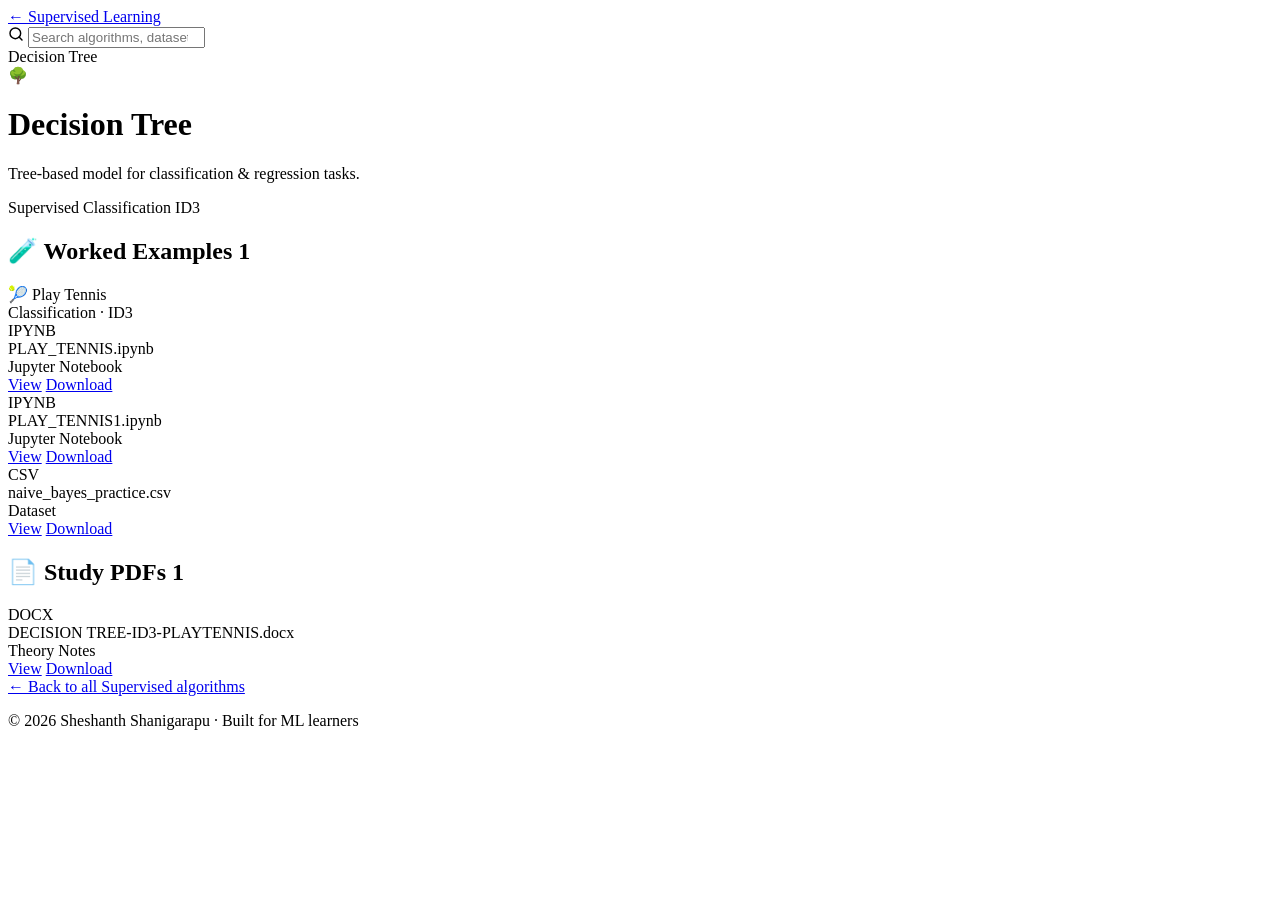
==== decision_tree.html @ b7c75c6a "a" ====
<!DOCTYPE html>
<html lang="en">
<head>
<meta charset="UTF-8" />
<meta name="viewport" content="width=device-width, initial-scale=1.0" />
<title>Decision Tree – Sheshanth Shanigarapu</title>
<link rel="stylesheet" href="styles.css" />
<link href="https://fonts.googleapis.com/css2?family=Inter:wght@400;500;600;700&display=swap" rel="stylesheet" />
</head>
<body>

<nav class="topnav">
  <a href="supervised.html" class="back-link">← Supervised Learning</a>
  <div class="search-wrap">
    <span class="search-icon"><svg width="16" height="16" viewBox="0 0 24 24" fill="none" stroke="currentColor" stroke-width="2.2" stroke-linecap="round" stroke-linejoin="round"><circle cx="11" cy="11" r="8"/><line x1="21" y1="21" x2="16.65" y2="16.65"/></svg></span>
    <input type="search" class="search-input" placeholder="Search algorithms, datasets, notebooks…" autocomplete="off" />
    <div class="search-results"></div>
  </div>
  <span class="nav-title">Decision Tree</span>
</nav>

<header class="algo-hero">
  <div class="algo-hero-icon">🌳</div>
  <h1>Decision Tree</h1>
  <p>Tree-based model for classification &amp; regression tasks.</p>
  <div class="algo-hero-tags">
    <span class="tag-pill">Supervised</span>
    <span class="tag-pill">Classification</span>
    <span class="tag-pill">ID3</span>
  </div>
</header>

<main class="container algo-container">

  <section class="algo-section">
    <h2 class="algo-section-title">
      <span class="algo-section-icon">🧪</span> Worked Examples
      <span class="subsection-count">1</span>
    </h2>

    <div class="example">
      <div class="example-header">
        <div class="example-header-left">
          <span class="example-icon">🎾</span>
          <span class="example-name">Play Tennis</span>
        </div>
        <span class="example-badge">Classification · ID3</span>
      </div>
      <div class="file-list">
        <div class="file-row">
          <div class="file-info"><span class="file-badge badge-ipynb">IPYNB</span>
            <div><div class="file-name">PLAY_TENNIS.ipynb</div><div class="file-desc">Jupyter Notebook</div></div>
          </div>
          <div class="file-actions">
            <a href="https://github.com/shanigarapusheshanth2007-wq/sheshanth/blob/main/PLAY_TENNIS/PLAY_TENNIS.ipynb" class="act act-view" target="_blank" rel="noopener">View</a>
            <a href="https://github.com/shanigarapusheshanth2007-wq/sheshanth/raw/main/PLAY_TENNIS/PLAY_TENNIS.ipynb" class="act act-download" target="_blank" rel="noopener">Download</a>
          </div>
        </div>
        <div class="file-row">
          <div class="file-info"><span class="file-badge badge-ipynb">IPYNB</span>
            <div><div class="file-name">PLAY_TENNIS1.ipynb</div><div class="file-desc">Jupyter Notebook</div></div>
          </div>
          <div class="file-actions">
            <a href="https://github.com/shanigarapusheshanth2007-wq/sheshanth/blob/main/PLAY_TENNIS/PLAY_TENNIS1.ipynb" class="act act-view" target="_blank" rel="noopener">View</a>
            <a href="https://github.com/shanigarapusheshanth2007-wq/sheshanth/raw/main/PLAY_TENNIS/PLAY_TENNIS1.ipynb" class="act act-download" target="_blank" rel="noopener">Download</a>
          </div>
        </div>
        <div class="file-row">
          <div class="file-info"><span class="file-badge badge-csv">CSV</span>
            <div><div class="file-name">naive_bayes_practice.csv</div><div class="file-desc">Dataset</div></div>
          </div>
          <div class="file-actions">
            <a href="https://github.com/shanigarapusheshanth2007-wq/sheshanth/blob/main/PLAY_TENNIS/naive_bayes_practice.csv" class="act act-view" target="_blank" rel="noopener">View</a>
            <a href="https://github.com/shanigarapusheshanth2007-wq/sheshanth/raw/main/PLAY_TENNIS/naive_bayes_practice.csv" class="act act-download" target="_blank" rel="noopener">Download</a>
          </div>
        </div>
      </div>
    </div>
  </section>

  <section class="algo-section">
    <h2 class="algo-section-title">
      <span class="algo-section-icon">📄</span> Study PDFs
      <span class="subsection-count">1</span>
    </h2>
    <div class="file-list">
      <div class="file-row">
        <div class="file-info"><span class="file-badge badge-docx">DOCX</span>
          <div><div class="file-name">DECISION TREE-ID3-PLAYTENNIS.docx</div><div class="file-desc">Theory Notes</div></div>
        </div>
        <div class="file-actions">
          <a href="https://github.com/shanigarapusheshanth2007-wq/sheshanth/blob/ML_RESOURCES/RESOURCES/THEORY/DECISION%20TREE-ID3-PLAYTENNIS.docx" class="act act-view" target="_blank" rel="noopener">View</a>
          <a href="https://github.com/shanigarapusheshanth2007-wq/sheshanth/raw/ML_RESOURCES/RESOURCES/THEORY/DECISION%20TREE-ID3-PLAYTENNIS.docx" class="act act-download" target="_blank" rel="noopener">Download</a>
        </div>
      </div>
    </div>
  </section>

  <a href="supervised.html" class="back-to-list">← Back to all Supervised algorithms</a>
</main>

<footer class="footer"><p>© 2026 Sheshanth Shanigarapu · Built for ML learners</p></footer>
<script src="script.js"></script>
</body>
</html>
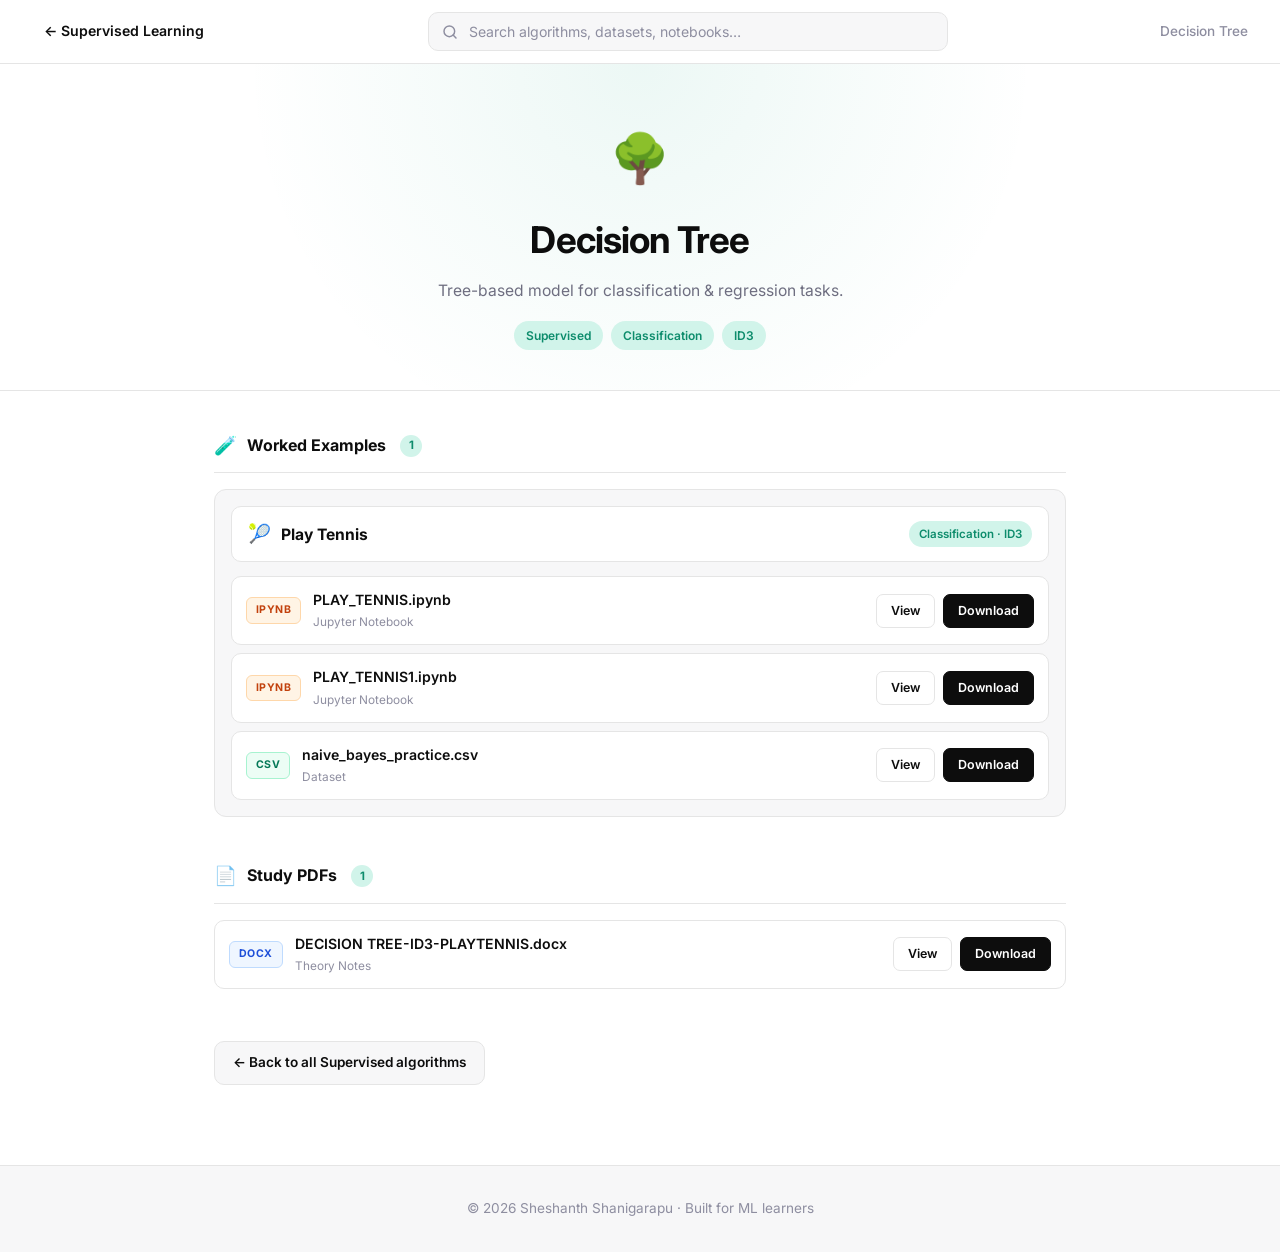
==== commit 597ac406: "docx to pdf" ====
--- a/decision_tree.html
+++ b/decision_tree.html
@@ -1,105 +1,135 @@
 <!DOCTYPE html>
 <html lang="en">
+
 <head>
-<meta charset="UTF-8" />
-<meta name="viewport" content="width=device-width, initial-scale=1.0" />
-<title>Decision Tree – Sheshanth Shanigarapu</title>
-<link rel="stylesheet" href="styles.css" />
-<link href="https://fonts.googleapis.com/css2?family=Inter:wght@400;500;600;700&display=swap" rel="stylesheet" />
+  <meta charset="UTF-8" />
+  <meta name="viewport" content="width=device-width, initial-scale=1.0" />
+  <title>Decision Tree – Sheshanth Shanigarapu</title>
+  <link rel="stylesheet" href="styles.css" />
+  <link href="https://fonts.googleapis.com/css2?family=Inter:wght@400;500;600;700&display=swap" rel="stylesheet" />
 </head>
+
 <body>
 
-<nav class="topnav">
-  <a href="supervised.html" class="back-link">← Supervised Learning</a>
-  <div class="search-wrap">
-    <span class="search-icon"><svg width="16" height="16" viewBox="0 0 24 24" fill="none" stroke="currentColor" stroke-width="2.2" stroke-linecap="round" stroke-linejoin="round"><circle cx="11" cy="11" r="8"/><line x1="21" y1="21" x2="16.65" y2="16.65"/></svg></span>
-    <input type="search" class="search-input" placeholder="Search algorithms, datasets, notebooks…" autocomplete="off" />
-    <div class="search-results"></div>
-  </div>
-  <span class="nav-title">Decision Tree</span>
-</nav>
+  <nav class="topnav">
+    <a href="supervised.html" class="back-link">← Supervised Learning</a>
+    <div class="search-wrap">
+      <span class="search-icon"><svg width="16" height="16" viewBox="0 0 24 24" fill="none" stroke="currentColor"
+          stroke-width="2.2" stroke-linecap="round" stroke-linejoin="round">
+          <circle cx="11" cy="11" r="8" />
+          <line x1="21" y1="21" x2="16.65" y2="16.65" />
+        </svg></span>
+      <input type="search" class="search-input" placeholder="Search algorithms, datasets, notebooks…"
+        autocomplete="off" />
+      <div class="search-results"></div>
+    </div>
+    <span class="nav-title">Decision Tree</span>
+  </nav>
 
-<header class="algo-hero">
-  <div class="algo-hero-icon">🌳</div>
-  <h1>Decision Tree</h1>
-  <p>Tree-based model for classification &amp; regression tasks.</p>
-  <div class="algo-hero-tags">
-    <span class="tag-pill">Supervised</span>
-    <span class="tag-pill">Classification</span>
-    <span class="tag-pill">ID3</span>
-  </div>
-</header>
+  <header class="algo-hero">
+    <div class="algo-hero-icon">🌳</div>
+    <h1>Decision Tree</h1>
+    <p>Tree-based model for classification &amp; regression tasks.</p>
+    <div class="algo-hero-tags">
+      <span class="tag-pill">Supervised</span>
+      <span class="tag-pill">Classification</span>
+      <span class="tag-pill">ID3</span>
+    </div>
+  </header>
 
-<main class="container algo-container">
+  <main class="container algo-container">
 
-  <section class="algo-section">
-    <h2 class="algo-section-title">
-      <span class="algo-section-icon">🧪</span> Worked Examples
-      <span class="subsection-count">1</span>
-    </h2>
+    <section class="algo-section">
+      <h2 class="algo-section-title">
+        <span class="algo-section-icon">🧪</span> Worked Examples
+        <span class="subsection-count">1</span>
+      </h2>
 
-    <div class="example">
-      <div class="example-header">
-        <div class="example-header-left">
-          <span class="example-icon">🎾</span>
-          <span class="example-name">Play Tennis</span>
+      <div class="example">
+        <div class="example-header">
+          <div class="example-header-left">
+            <span class="example-icon">🎾</span>
+            <span class="example-name">Play Tennis</span>
+          </div>
+          <span class="example-badge">Classification · ID3</span>
         </div>
-        <span class="example-badge">Classification · ID3</span>
-      </div>
-      <div class="file-list">
-        <div class="file-row">
-          <div class="file-info"><span class="file-badge badge-ipynb">IPYNB</span>
-            <div><div class="file-name">PLAY_TENNIS.ipynb</div><div class="file-desc">Jupyter Notebook</div></div>
+        <div class="file-list">
+          <div class="file-row">
+            <div class="file-info"><span class="file-badge badge-ipynb">IPYNB</span>
+              <div>
+                <div class="file-name">PLAY_TENNIS.ipynb</div>
+                <div class="file-desc">Jupyter Notebook</div>
+              </div>
+            </div>
+            <div class="file-actions">
+              <a href="https://github.com/shanigarapusheshanth2007-wq/sheshanth/blob/main/PLAY_TENNIS/PLAY_TENNIS.ipynb"
+                class="act act-view" target="_blank" rel="noopener">View</a>
+              <a href="https://github.com/shanigarapusheshanth2007-wq/sheshanth/raw/main/PLAY_TENNIS/PLAY_TENNIS.ipynb"
+                class="act act-download" target="_blank" rel="noopener">Download</a>
+            </div>
           </div>
-          <div class="file-actions">
-            <a href="https://github.com/shanigarapusheshanth2007-wq/sheshanth/blob/main/PLAY_TENNIS/PLAY_TENNIS.ipynb" class="act act-view" target="_blank" rel="noopener">View</a>
-            <a href="https://github.com/shanigarapusheshanth2007-wq/sheshanth/raw/main/PLAY_TENNIS/PLAY_TENNIS.ipynb" class="act act-download" target="_blank" rel="noopener">Download</a>
+          <div class="file-row">
+            <div class="file-info"><span class="file-badge badge-ipynb">IPYNB</span>
+              <div>
+                <div class="file-name">PLAY_TENNIS1.ipynb</div>
+                <div class="file-desc">Jupyter Notebook</div>
+              </div>
+            </div>
+            <div class="file-actions">
+              <a href="https://github.com/shanigarapusheshanth2007-wq/sheshanth/blob/main/PLAY_TENNIS/PLAY_TENNIS1.ipynb"
+                class="act act-view" target="_blank" rel="noopener">View</a>
+              <a href="https://github.com/shanigarapusheshanth2007-wq/sheshanth/raw/main/PLAY_TENNIS/PLAY_TENNIS1.ipynb"
+                class="act act-download" target="_blank" rel="noopener">Download</a>
+            </div>
           </div>
-        </div>
-        <div class="file-row">
-          <div class="file-info"><span class="file-badge badge-ipynb">IPYNB</span>
-            <div><div class="file-name">PLAY_TENNIS1.ipynb</div><div class="file-desc">Jupyter Notebook</div></div>
-          </div>
-          <div class="file-actions">
-            <a href="https://github.com/shanigarapusheshanth2007-wq/sheshanth/blob/main/PLAY_TENNIS/PLAY_TENNIS1.ipynb" class="act act-view" target="_blank" rel="noopener">View</a>
-            <a href="https://github.com/shanigarapusheshanth2007-wq/sheshanth/raw/main/PLAY_TENNIS/PLAY_TENNIS1.ipynb" class="act act-download" target="_blank" rel="noopener">Download</a>
-          </div>
-        </div>
-        <div class="file-row">
-          <div class="file-info"><span class="file-badge badge-csv">CSV</span>
-            <div><div class="file-name">naive_bayes_practice.csv</div><div class="file-desc">Dataset</div></div>
-          </div>
-          <div class="file-actions">
-            <a href="https://github.com/shanigarapusheshanth2007-wq/sheshanth/blob/main/PLAY_TENNIS/naive_bayes_practice.csv" class="act act-view" target="_blank" rel="noopener">View</a>
-            <a href="https://github.com/shanigarapusheshanth2007-wq/sheshanth/raw/main/PLAY_TENNIS/naive_bayes_practice.csv" class="act act-download" target="_blank" rel="noopener">Download</a>
+          <div class="file-row">
+            <div class="file-info"><span class="file-badge badge-csv">CSV</span>
+              <div>
+                <div class="file-name">naive_bayes_practice.csv</div>
+                <div class="file-desc">Dataset</div>
+              </div>
+            </div>
+            <div class="file-actions">
+              <a href="https://github.com/shanigarapusheshanth2007-wq/sheshanth/blob/main/PLAY_TENNIS/naive_bayes_practice.csv"
+                class="act act-view" target="_blank" rel="noopener">View</a>
+              <a href="https://github.com/shanigarapusheshanth2007-wq/sheshanth/raw/main/PLAY_TENNIS/naive_bayes_practice.csv"
+                class="act act-download" target="_blank" rel="noopener">Download</a>
+            </div>
           </div>
         </div>
       </div>
-    </div>
-  </section>
+    </section>
 
-  <section class="algo-section">
-    <h2 class="algo-section-title">
-      <span class="algo-section-icon">📄</span> Study PDFs
-      <span class="subsection-count">1</span>
-    </h2>
-    <div class="file-list">
-      <div class="file-row">
-        <div class="file-info"><span class="file-badge badge-docx">DOCX</span>
-          <div><div class="file-name">DECISION TREE-ID3-PLAYTENNIS.docx</div><div class="file-desc">Theory Notes</div></div>
-        </div>
-        <div class="file-actions">
-          <a href="https://github.com/shanigarapusheshanth2007-wq/sheshanth/blob/ML_RESOURCES/RESOURCES/THEORY/DECISION%20TREE-ID3-PLAYTENNIS.docx" class="act act-view" target="_blank" rel="noopener">View</a>
-          <a href="https://github.com/shanigarapusheshanth2007-wq/sheshanth/raw/ML_RESOURCES/RESOURCES/THEORY/DECISION%20TREE-ID3-PLAYTENNIS.docx" class="act act-download" target="_blank" rel="noopener">Download</a>
+    <section class="algo-section">
+      <h2 class="algo-section-title">
+        <span class="algo-section-icon">📄</span> Study PDFs
+        <span class="subsection-count">1</span>
+      </h2>
+      <div class="file-list">
+        <div class="file-row">
+          <div class="file-info"><span class="file-badge badge-docx">DOCX</span>
+            <div>
+              <div class="file-name">DECISION TREE-ID3-PLAYTENNIS.docx</div>
+              <div class="file-desc">Theory Notes</div>
+            </div>
+          </div>
+          <div class="file-actions">
+            <a href="https://github.com/shanigarapusheshanth2007-wq/sheshanth/blob/ML_RESOURCES/RESOURCES/CODE/DECISION%20TREE-ID3-PLAYTENNIS.pdf"
+              class="act act-view" target="_blank" rel="noopener">View</a>
+            <a href="https://github.com/shanigarapusheshanth2007-wq/sheshanth/blob/ML_RESOURCES/RESOURCES/CODE/DECISION%20TREE-ID3-PLAYTENNIS.pdf"
+              class="act act-download" target="_blank" rel="noopener">Download</a>
+          </div>
         </div>
       </div>
-    </div>
-  </section>
+    </section>
 
-  <a href="supervised.html" class="back-to-list">← Back to all Supervised algorithms</a>
-</main>
+    <a href="supervised.html" class="back-to-list">← Back to all Supervised algorithms</a>
+  </main>
 
-<footer class="footer"><p>© 2026 Sheshanth Shanigarapu · Built for ML learners</p></footer>
-<script src="script.js"></script>
+  <footer class="footer">
+    <p>© 2026 Sheshanth Shanigarapu · Built for ML learners</p>
+  </footer>
+  <script src="script.js"></script>
 </body>
+
 </html>
--- a/styles.css
+++ b/styles.css
@@ -0,0 +1,826 @@
+/* ═══════════════════════════════════════════
+   RESET & TOKENS
+   ═══════════════════════════════════════════ */
+*, *::before, *::after { margin: 0; padding: 0; box-sizing: border-box; }
+
+:root {
+  --bg: #ffffff;
+  --bg-soft: #f7f7f8;
+  --bg-hover: #ececf1;
+  --border: #e5e5e5;
+  --border-strong: #d5d5d8;
+  --text: #0d0d0d;
+  --text-muted: #6e6e80;
+  --text-subtle: #8e8ea0;
+  --accent: #10a37f;
+  --accent-hover: #0d8c6c;
+  --accent-soft: #d1f4ea;
+  --primary: #0d0d0d;
+  --primary-hover: #2d2d2d;
+  --radius: 14px;
+  --radius-md: 12px;
+  --radius-sm: 10px;
+  --shadow-xs: 0 1px 2px rgba(0,0,0,0.04);
+  --shadow-sm: 0 2px 6px rgba(0,0,0,0.05);
+  --shadow-md: 0 4px 14px rgba(0,0,0,0.07);
+  --shadow-lg: 0 10px 32px rgba(0,0,0,0.10);
+}
+
+html { scroll-behavior: smooth; }
+
+body {
+  font-family: 'Inter', -apple-system, BlinkMacSystemFont, 'Segoe UI', sans-serif;
+  background: var(--bg);
+  color: var(--text);
+  line-height: 1.6;
+  min-height: 100vh;
+  display: flex;
+  flex-direction: column;
+  -webkit-font-smoothing: antialiased;
+  -moz-osx-font-smoothing: grayscale;
+}
+
+main { flex: 1; }
+a { color: inherit; text-decoration: none; }
+
+/* ═══════════════════════════════════════════
+   TOP NAV + BRAND
+   ═══════════════════════════════════════════ */
+.topnav {
+  display: flex;
+  align-items: center;
+  justify-content: space-between;
+  padding: 12px 32px;
+  gap: 16px;
+  border-bottom: 1px solid var(--border);
+  background: rgba(255,255,255,0.9);
+  backdrop-filter: saturate(180%) blur(14px);
+  -webkit-backdrop-filter: saturate(180%) blur(14px);
+  position: sticky;
+  top: 0;
+  z-index: 100;
+}
+
+.brand {
+  font-weight: 700;
+  font-size: 0.95rem;
+  color: var(--text);
+  letter-spacing: -0.01em;
+  white-space: nowrap;
+}
+
+.back-link {
+  color: var(--text);
+  font-weight: 600;
+  font-size: 0.88rem;
+  padding: 6px 12px;
+  border-radius: 8px;
+  transition: background 0.15s ease;
+  white-space: nowrap;
+}
+
+.back-link:hover { background: var(--bg-soft); }
+
+.nav-title {
+  color: var(--text-subtle);
+  font-size: 0.85rem;
+  font-weight: 500;
+  white-space: nowrap;
+}
+
+/* ═══════════════════════════════════════════
+   SEARCH
+   ═══════════════════════════════════════════ */
+.search-wrap {
+  position: relative;
+  flex: 1;
+  max-width: 520px;
+  margin: 0 auto;
+}
+
+.search-icon {
+  position: absolute;
+  left: 14px;
+  top: 50%;
+  transform: translateY(-50%);
+  color: var(--text-subtle);
+  pointer-events: none;
+  display: flex;
+  align-items: center;
+}
+
+.search-input {
+  width: 100%;
+  padding: 10px 16px 10px 40px;
+  background: var(--bg-soft);
+  border: 1px solid var(--border);
+  border-radius: 10px;
+  font-size: 0.88rem;
+  color: var(--text);
+  font-family: inherit;
+  outline: none;
+  transition: all 0.18s ease;
+}
+
+.search-input::placeholder { color: var(--text-subtle); }
+
+.search-input:focus {
+  background: var(--bg);
+  border-color: var(--accent);
+  box-shadow: 0 0 0 3px var(--accent-soft);
+}
+
+.search-input::-webkit-search-cancel-button { -webkit-appearance: none; }
+
+.search-results {
+  position: absolute;
+  top: calc(100% + 8px);
+  left: 0;
+  right: 0;
+  background: var(--bg);
+  border: 1px solid var(--border);
+  border-radius: 12px;
+  box-shadow: var(--shadow-lg);
+  max-height: 440px;
+  overflow-y: auto;
+  z-index: 200;
+  display: none;
+  padding: 6px;
+}
+
+.search-results.active { display: block; }
+
+.search-empty {
+  padding: 24px;
+  text-align: center;
+  color: var(--text-subtle);
+  font-size: 0.85rem;
+}
+
+.search-item {
+  display: flex;
+  align-items: center;
+  gap: 10px;
+  padding: 10px 12px;
+  border-radius: 8px;
+  cursor: pointer;
+  transition: background 0.12s ease;
+  text-decoration: none;
+  color: inherit;
+}
+
+.search-item:hover,
+.search-item.active { background: var(--bg-soft); }
+
+.search-item-badge {
+  padding: 3px 8px;
+  border-radius: 6px;
+  font-size: 0.62rem;
+  font-weight: 700;
+  letter-spacing: 0.04em;
+  white-space: nowrap;
+  flex-shrink: 0;
+  text-transform: uppercase;
+}
+
+.search-item-info { min-width: 0; flex: 1; }
+
+.search-item-name {
+  font-size: 0.86rem;
+  font-weight: 600;
+  color: var(--text);
+  white-space: nowrap;
+  overflow: hidden;
+  text-overflow: ellipsis;
+}
+
+.search-item-name mark {
+  background: rgba(16,163,127,0.22);
+  color: inherit;
+  padding: 0 2px;
+  border-radius: 3px;
+}
+
+.search-item-context {
+  font-size: 0.72rem;
+  color: var(--text-subtle);
+  white-space: nowrap;
+  overflow: hidden;
+  text-overflow: ellipsis;
+  margin-top: 1px;
+}
+
+/* ═══════════════════════════════════════════
+   HERO (Home)
+   ═══════════════════════════════════════════ */
+.hero {
+  position: relative;
+  padding: 80px 24px 60px;
+  text-align: center;
+  background:
+    radial-gradient(circle at 15% 20%, rgba(16,163,127,0.06) 0%, transparent 45%),
+    radial-gradient(circle at 85% 30%, rgba(88,166,255,0.05) 0%, transparent 45%),
+    var(--bg);
+  border-bottom: 1px solid var(--border);
+}
+
+.hero-inner { max-width: 720px; margin: 0 auto; }
+
+.avatar {
+  width: 84px;
+  height: 84px;
+  border-radius: 50%;
+  background: var(--primary);
+  color: #fff;
+  display: flex;
+  align-items: center;
+  justify-content: center;
+  font-size: 1.7rem;
+  font-weight: 700;
+  letter-spacing: 0.02em;
+  margin: 0 auto 22px;
+  box-shadow: 0 4px 20px rgba(13, 13, 13, 0.15);
+  overflow: hidden;           /* ← NEW: keeps image inside the circle */
+}
+
+.avatar img {
+  width: 100%;                /* ← NEW: fills the circle */
+  height: 100%;
+  object-fit: cover;          /* ← NEW: crops nicely without stretching */
+  display: block;
+}
+
+.hero h1 {
+  font-size: clamp(1.9rem, 4vw, 2.6rem);
+  font-weight: 700; letter-spacing: -0.025em;
+  color: var(--text); margin-bottom: 10px;
+}
+
+.hero-tagline {
+  font-size: 1.05rem; font-weight: 500;
+  color: var(--text-muted); margin-bottom: 6px;
+}
+
+.hero-sub {
+  font-size: 0.95rem; color: var(--text-subtle);
+  max-width: 520px; margin: 0 auto 32px;
+}
+
+.hero-actions {
+  display: flex; flex-wrap: wrap;
+  justify-content: center; gap: 12px;
+}
+
+/* ═══════════════════════════════════════════
+   BUTTONS
+   ═══════════════════════════════════════════ */
+.btn {
+  display: inline-flex; align-items: center; gap: 8px;
+  padding: 11px 22px; border-radius: 10px;
+  font-size: 0.9rem; font-weight: 600; cursor: pointer;
+  transition: all 0.18s ease;
+  border: 1px solid transparent;
+  white-space: nowrap;
+}
+
+.btn-primary {
+  background: var(--primary); color: #fff;
+  box-shadow: var(--shadow-xs);
+}
+
+.btn-primary:hover {
+  background: var(--primary-hover);
+  transform: translateY(-1px);
+  box-shadow: var(--shadow-sm);
+}
+
+.btn-ghost {
+  background: var(--bg); color: var(--text);
+  border-color: var(--border);
+}
+
+.btn-ghost:hover {
+  background: var(--bg-soft);
+  border-color: var(--border-strong);
+  transform: translateY(-1px);
+}
+
+/* ═══════════════════════════════════════════
+   PAGE HEADER (Hub pages)
+   ═══════════════════════════════════════════ */
+.page-header {
+  text-align: center;
+  padding: 56px 24px 36px;
+  background:
+    radial-gradient(circle at 50% 0%, rgba(16,163,127,0.06) 0%, transparent 60%),
+    var(--bg);
+  border-bottom: 1px solid var(--border);
+}
+
+.page-header-icon {
+  font-size: 2.2rem; margin-bottom: 14px; display: inline-block;
+}
+
+.page-header h1 {
+  font-size: clamp(1.6rem, 3.5vw, 2.2rem);
+  font-weight: 700; letter-spacing: -0.025em;
+  color: var(--text); margin-bottom: 8px;
+}
+
+.page-header p { color: var(--text-muted); font-size: 0.95rem; }
+
+/* ═══════════════════════════════════════════
+   ALGO HERO (Individual algorithm pages)
+   ═══════════════════════════════════════════ */
+.algo-hero {
+  text-align: center;
+  padding: 56px 24px 40px;
+  background:
+    radial-gradient(circle at 50% 0%, rgba(16,163,127,0.08) 0%, transparent 55%),
+    var(--bg);
+  border-bottom: 1px solid var(--border);
+}
+
+.algo-hero-icon {
+  font-size: 3rem; margin-bottom: 14px; display: inline-block;
+}
+
+.algo-hero h1 {
+  font-size: clamp(1.7rem, 3.8vw, 2.3rem);
+  font-weight: 700; letter-spacing: -0.025em;
+  color: var(--text); margin-bottom: 8px;
+}
+
+.algo-hero p {
+  color: var(--text-muted); font-size: 0.98rem;
+  max-width: 620px; margin: 0 auto 18px;
+}
+
+.algo-hero-tags {
+  display: flex; flex-wrap: wrap;
+  justify-content: center; gap: 8px;
+}
+
+.tag-pill {
+  padding: 5px 12px;
+  background: var(--accent-soft);
+  color: var(--accent-hover);
+  border-radius: 100px;
+  font-size: 0.75rem;
+  font-weight: 600;
+}
+
+/* ═══════════════════════════════════════════
+   CONTAINER
+   ═══════════════════════════════════════════ */
+.container {
+  width: 100%;
+  max-width: 1180px;
+  margin: 0 auto;
+  padding: 0 24px 80px;
+}
+
+.algo-container {
+  max-width: 900px;
+  padding-top: 40px;
+}
+
+.section-head {
+  text-align: center;
+  margin: 64px 0 40px;
+}
+
+.section-head h2 {
+  font-size: 1.6rem; font-weight: 700;
+  letter-spacing: -0.02em; color: var(--text);
+  margin-bottom: 8px;
+}
+
+.section-head p { color: var(--text-muted); font-size: 0.95rem; }
+
+/* ═══════════════════════════════════════════
+   CATEGORY GRID (Home)
+   ═══════════════════════════════════════════ */
+.category-grid {
+  display: grid;
+  grid-template-columns: repeat(auto-fit, minmax(290px, 1fr));
+  gap: 20px;
+  max-width: 1060px;
+  margin: 0 auto;
+}
+
+.category-card {
+  position: relative;
+  display: flex; flex-direction: column;
+  padding: 32px 28px;
+  background: var(--bg);
+  border: 1px solid var(--border);
+  border-radius: var(--radius);
+  transition: all 0.22s ease;
+  cursor: pointer;
+  overflow: hidden;
+}
+
+.category-card:hover {
+  border-color: var(--border-strong);
+  transform: translateY(-3px);
+  box-shadow: var(--shadow-md);
+}
+
+.category-icon { font-size: 2rem; margin-bottom: 18px; display: inline-block; }
+
+.category-card h3 {
+  font-size: 1.2rem; font-weight: 700;
+  letter-spacing: -0.01em; color: var(--text);
+  margin-bottom: 8px;
+}
+
+.category-card p {
+  color: var(--text-muted);
+  font-size: 0.9rem; margin-bottom: 24px; flex-grow: 1;
+}
+
+.category-cta {
+  display: inline-flex; align-items: center; gap: 6px;
+  color: var(--accent); font-weight: 600; font-size: 0.88rem;
+}
+
+.category-cta .arrow { transition: transform 0.2s ease; }
+.category-card:hover .arrow { transform: translateX(4px); }
+
+/* ═══════════════════════════════════════════
+   ALGORITHM SELECT GRID (Hub pages)
+   ═══════════════════════════════════════════ */
+.algo-select-grid {
+  display: grid;
+  grid-template-columns: repeat(2, minmax(0, 1fr));
+  gap: 20px;
+  padding-top: 44px;
+}
+
+.algo-select-card {
+  position: relative;
+  display: flex; flex-direction: column;
+  padding: 26px 26px 22px;
+  background: var(--bg);
+  border: 1px solid var(--border);
+  border-radius: var(--radius);
+  transition: all 0.22s ease;
+  cursor: pointer;
+  overflow: hidden;
+  min-height: 200px;
+}
+
+.algo-select-card::before {
+  content: '';
+  position: absolute;
+  top: 0; left: 0; right: 0; height: 3px;
+  background: linear-gradient(90deg, var(--accent), #34d399);
+  opacity: 0;
+  transition: opacity 0.22s ease;
+}
+
+.algo-select-card:hover {
+  border-color: var(--border-strong);
+  transform: translateY(-3px);
+  box-shadow: var(--shadow-md);
+}
+
+.algo-select-card:hover::before { opacity: 1; }
+
+.algo-select-icon {
+  font-size: 2rem;
+  width: 52px; height: 52px;
+  display: flex; align-items: center; justify-content: center;
+  background: var(--bg-soft);
+  border: 1px solid var(--border);
+  border-radius: var(--radius-sm);
+  margin-bottom: 16px;
+  flex-shrink: 0;
+}
+
+.algo-select-card h3 {
+  font-size: 1.08rem; font-weight: 700;
+  letter-spacing: -0.01em; color: var(--text);
+  margin-bottom: 6px;
+}
+
+.algo-select-card p {
+  color: var(--text-muted);
+  font-size: 0.85rem;
+  line-height: 1.5;
+  flex-grow: 1;
+  margin-bottom: 14px;
+}
+
+.algo-select-meta {
+  display: flex; flex-wrap: wrap; gap: 6px;
+  margin-bottom: 14px;
+}
+
+.meta-pill {
+  padding: 4px 10px;
+  background: var(--bg-soft);
+  border: 1px solid var(--border);
+  border-radius: 100px;
+  font-size: 0.7rem;
+  font-weight: 600;
+  color: var(--text-muted);
+}
+
+.algo-select-cta {
+  display: inline-flex; align-items: center; gap: 6px;
+  color: var(--accent);
+  font-weight: 600;
+  font-size: 0.85rem;
+}
+
+.algo-select-cta .arrow { transition: transform 0.2s ease; }
+.algo-select-card:hover .arrow { transform: translateX(4px); }
+
+/* ═══════════════════════════════════════════
+   ALGORITHM PAGE SECTIONS
+   ═══════════════════════════════════════════ */
+.algo-section {
+  margin-bottom: 44px;
+}
+
+.algo-section:last-of-type { margin-bottom: 32px; }
+
+.algo-section-title {
+  display: flex;
+  align-items: center;
+  gap: 10px;
+  font-size: 1rem;
+  font-weight: 700;
+  color: var(--text);
+  margin-bottom: 16px;
+  padding-bottom: 12px;
+  border-bottom: 1px solid var(--border);
+}
+
+.algo-section-icon { font-size: 1.15rem; }
+
+.subsection-count {
+  display: inline-flex;
+  align-items: center;
+  justify-content: center;
+  min-width: 22px;
+  height: 22px;
+  padding: 0 7px;
+  background: var(--accent-soft);
+  color: var(--accent-hover);
+  border-radius: 100px;
+  font-size: 0.72rem;
+  font-weight: 700;
+  margin-left: 4px;
+}
+
+/* ─── Example Block ─── */
+.example {
+  background: var(--bg-soft);
+  border: 1px solid var(--border);
+  border-radius: var(--radius-md);
+  padding: 16px;
+  margin-bottom: 16px;
+}
+
+.example:last-child { margin-bottom: 0; }
+
+.example-header {
+  display: flex;
+  align-items: center;
+  justify-content: space-between;
+  gap: 12px;
+  padding: 12px 16px;
+  background: var(--bg);
+  border: 1px solid var(--border);
+  border-radius: var(--radius-sm);
+  margin-bottom: 14px;
+}
+
+.example-header-left {
+  display: flex; align-items: center; gap: 10px;
+  min-width: 0;
+}
+
+.example-icon { font-size: 1.15rem; flex-shrink: 0; }
+
+.example-name {
+  font-size: 0.98rem;
+  font-weight: 700;
+  color: var(--text);
+  white-space: nowrap;
+  overflow: hidden;
+  text-overflow: ellipsis;
+}
+
+.example-badge {
+  padding: 4px 10px;
+  font-size: 0.72rem;
+  font-weight: 600;
+  color: var(--accent-hover);
+  background: var(--accent-soft);
+  border-radius: 100px;
+  white-space: nowrap;
+  flex-shrink: 0;
+}
+
+/* ─── File List ─── */
+.file-list {
+  display: flex;
+  flex-direction: column;
+  gap: 8px;
+}
+
+.file-row {
+  display: flex;
+  align-items: center;
+  justify-content: space-between;
+  gap: 14px;
+  padding: 12px 14px;
+  background: var(--bg);
+  border: 1px solid var(--border);
+  border-radius: var(--radius-sm);
+  transition: all 0.18s ease;
+}
+
+.file-row:hover {
+  border-color: var(--border-strong);
+  box-shadow: var(--shadow-xs);
+}
+
+.file-info {
+  display: flex;
+  align-items: center;
+  gap: 12px;
+  min-width: 0;
+  flex: 1;
+}
+
+.file-badge {
+  display: inline-flex;
+  align-items: center;
+  justify-content: center;
+  padding: 4px 9px;
+  font-size: 0.66rem;
+  font-weight: 700;
+  letter-spacing: 0.04em;
+  border-radius: 6px;
+  white-space: nowrap;
+  flex-shrink: 0;
+}
+
+.badge-ipynb { background: #fff4e5; color: #c2410c; border: 1px solid #fed7aa; }
+.badge-csv   { background: #ecfdf5; color: #047857; border: 1px solid #a7f3d0; }
+.badge-pdf   { background: #fef2f2; color: #b91c1c; border: 1px solid #fecaca; }
+.badge-docx  { background: #eff6ff; color: #1d4ed8; border: 1px solid #bfdbfe; }
+
+.file-name {
+  font-size: 0.88rem;
+  font-weight: 600;
+  color: var(--text);
+  white-space: nowrap;
+  overflow: hidden;
+  text-overflow: ellipsis;
+}
+
+.file-desc {
+  font-size: 0.74rem;
+  color: var(--text-subtle);
+  margin-top: 2px;
+}
+
+.file-actions {
+  display: flex;
+  gap: 8px;
+  flex-shrink: 0;
+}
+
+.act {
+  display: inline-flex;
+  align-items: center;
+  justify-content: center;
+  padding: 6px 14px;
+  font-size: 0.78rem;
+  font-weight: 600;
+  border-radius: 7px;
+  transition: all 0.18s ease;
+  cursor: pointer;
+  white-space: nowrap;
+  border: 1px solid var(--border);
+}
+
+.act-view {
+  background: var(--bg);
+  color: var(--text);
+}
+
+.act-view:hover {
+  background: var(--bg-hover);
+  border-color: var(--border-strong);
+}
+
+.act-download {
+  background: var(--primary);
+  color: #fff;
+  border-color: var(--primary);
+}
+
+.act-download:hover {
+  background: var(--primary-hover);
+  border-color: var(--primary-hover);
+  transform: translateY(-1px);
+  box-shadow: var(--shadow-xs);
+}
+
+/* ─── Empty State ─── */
+.empty-state {
+  padding: 22px;
+  text-align: center;
+  background: var(--bg-soft);
+  border: 1px dashed var(--border-strong);
+  border-radius: var(--radius-sm);
+  color: var(--text-subtle);
+  font-size: 0.85rem;
+}
+
+/* ─── Back to list ─── */
+.back-to-list {
+  display: inline-flex;
+  align-items: center;
+  gap: 6px;
+  margin-top: 20px;
+  padding: 10px 18px;
+  background: var(--bg-soft);
+  border: 1px solid var(--border);
+  border-radius: 10px;
+  color: var(--text);
+  font-size: 0.85rem;
+  font-weight: 600;
+  transition: all 0.18s ease;
+}
+
+.back-to-list:hover {
+  background: var(--bg-hover);
+  border-color: var(--border-strong);
+  transform: translateX(-2px);
+}
+
+/* ═══════════════════════════════════════════
+   FOOTER
+   ═══════════════════════════════════════════ */
+.footer {
+  text-align: center;
+  padding: 32px 24px;
+  border-top: 1px solid var(--border);
+  background: var(--bg-soft);
+  color: var(--text-subtle);
+  font-size: 0.85rem;
+}
+
+.footer a { color: var(--accent); font-weight: 500; }
+.footer a:hover { text-decoration: underline; }
+
+/* ═══════════════════════════════════════════
+   RESPONSIVE
+   ═══════════════════════════════════════════ */
+@media (max-width: 900px) {
+  .algo-select-grid { grid-template-columns: 1fr; }
+}
+
+@media (max-width: 720px) {
+  .topnav {
+    padding: 10px 14px;
+    flex-wrap: wrap;
+    gap: 8px;
+  }
+
+  .nav-title { display: none; }
+
+  .search-wrap {
+    order: 3;
+    flex: 1 1 100%;
+    max-width: none;
+    margin: 0;
+  }
+
+  .search-results { max-height: 60vh; }
+}
+
+@media (max-width: 640px) {
+  .hero { padding: 50px 18px 40px; }
+  .avatar { width: 70px; height: 70px; font-size: 1.4rem; }
+  .page-header { padding: 40px 18px 28px; }
+  .algo-hero { padding: 40px 18px 30px; }
+  .algo-hero-icon { font-size: 2.5rem; }
+  .container { padding: 0 14px 60px; }
+  .category-card { padding: 24px 20px; }
+  .algo-select-card { padding: 22px 20px; }
+  .hero-actions { flex-direction: column; align-items: stretch; }
+  .hero-actions .btn { justify-content: center; }
+  .example-header { flex-direction: column; align-items: flex-start; gap: 6px; }
+  .file-row { flex-direction: column; align-items: stretch; gap: 10px; }
+  .file-actions { justify-content: stretch; }
+  .file-actions .act { flex: 1; }
+}
